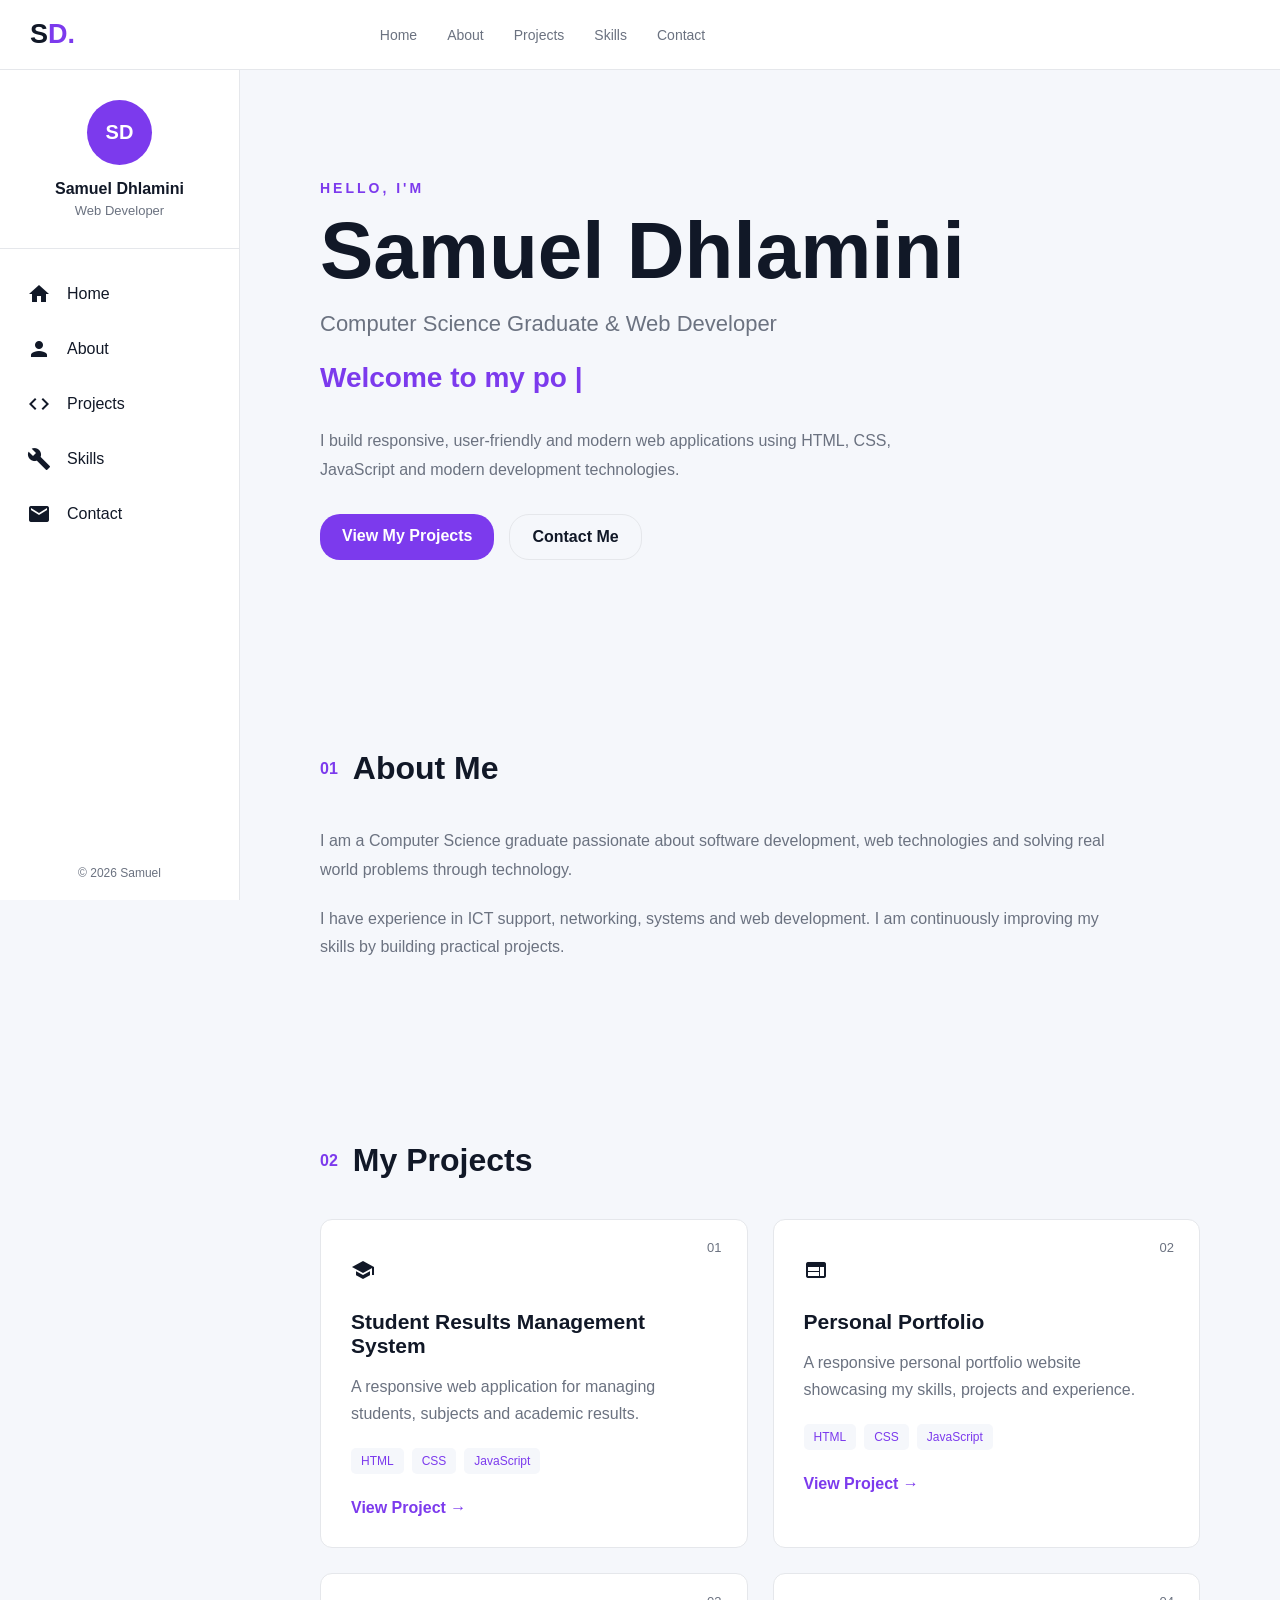
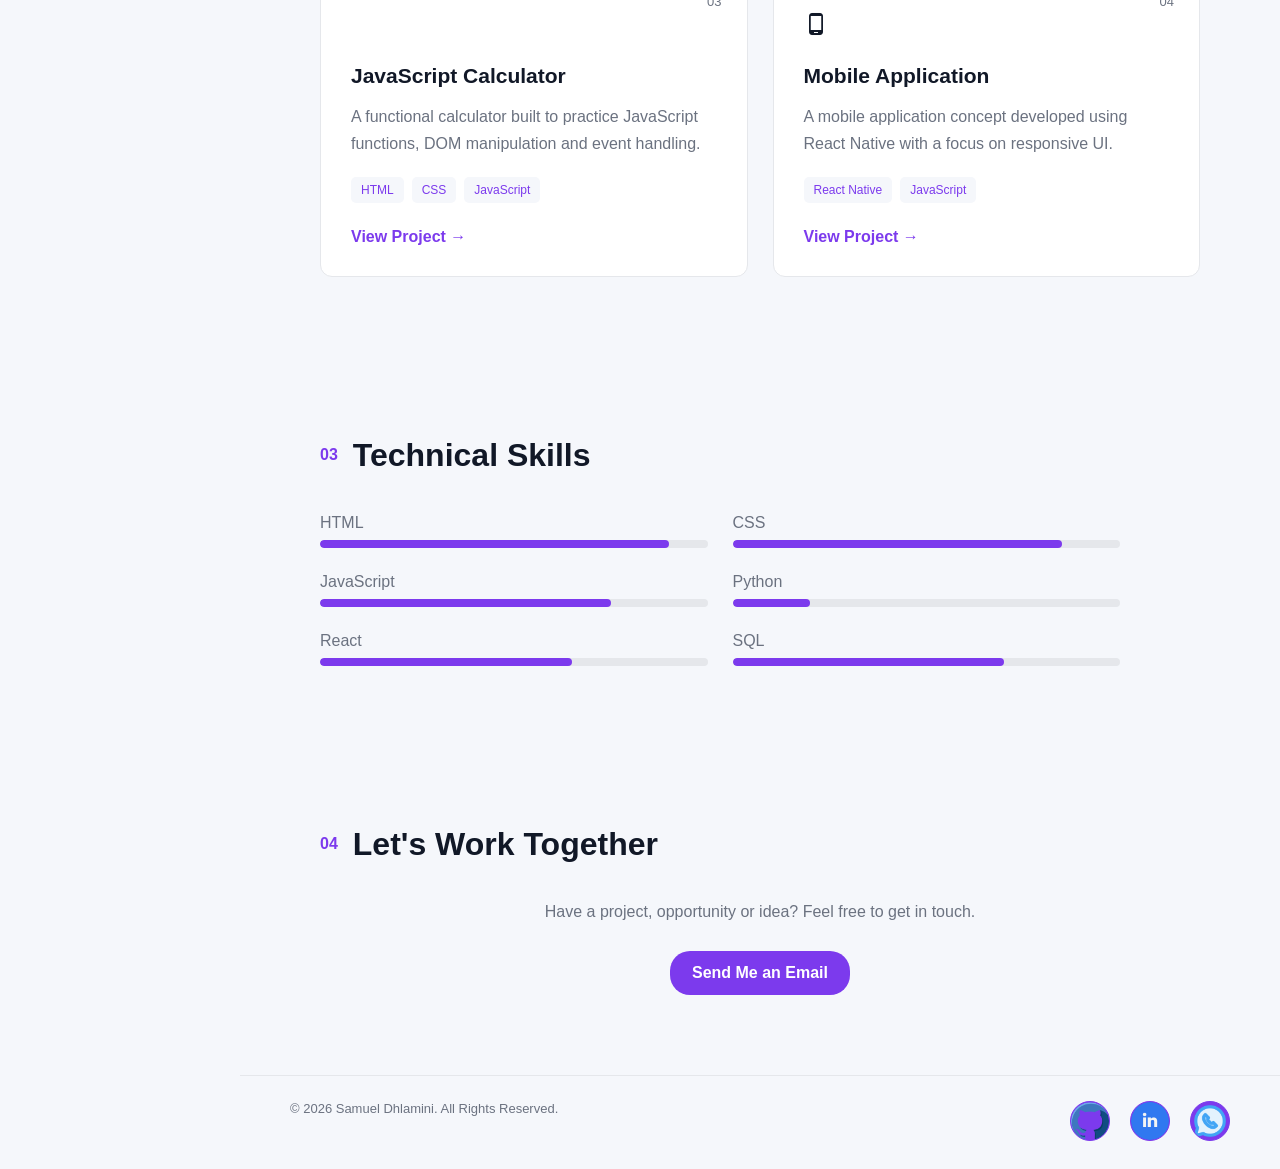
==== index.html @ 1763d62b "Add files via upload" ====
<!DOCTYPE html>
<html lang="en">
<head>
    <meta charset="UTF-8">
    <meta name="viewport" content="width=device-width, initial-scale=1.0">
    <title>Samuel Dhlamini | Portfolio</title>
    <link rel="stylesheet" href="style.css">
    <link href="https://fonts.googleapis.com/icon?family=Material+Icons" rel="stylesheet">
</head>

<body>
    <!-- ================= TOP NAVIGATION ================= -->
    <header class="top-nav">
        <div class="logo">
            <a href="#">S<span>D</span></span><span>.</span></a>
        </div>
        <!-- Mobile menu button -->
        <button class="menu-btn" id="menuBtn">
            <span class="material-icons">menu</span>
        </button>
        <nav class="top-links">
            <a href="#home">Home</a>
            <a href="#about">About</a>
            <a href="#projects">Projects</a>
            <a href="#skills">Skills</a>
            <a href="#contact">Contact</a>
        </nav>

        <!-- Theme toggle -->
        <button class="theme-toggle" id="themeToggle">
            <span class="material-icons">light_mode</span>
        </button>

    </header>


    <!-- ================= SIDEBAR ================= -->

    <aside class="sidebar" id="sidebar">

        <div class="sidebar-profile">

            <div class="profile-circle">
                SD
            </div>

            <h3>Samuel Dhlamini</h3>

            <p>Web Developer</p>

        </div>


        <nav class="sidebar-menu">

            <a href="#home">
                <span class="material-icons">home</span>
                <span>Home</span>
            </a>

            <a href="#about">
                <span class="material-icons">person</span>
                <span>About</span>
            </a>

            <a href="#projects">
                <span class="material-icons">code</span>
                <span>Projects</span>
            </a>

            <a href="#skills">
                <span class="material-icons">build</span>
                <span>Skills</span>
            </a>

            <a href="#contact">
                <span class="material-icons">email</span>
                <span>Contact</span>
            </a>

        </nav>


        <div class="sidebar-bottom">

            <p>© 2026 Samuel</p>

        </div>

    </aside>


    <!-- ================= MAIN ================= -->

    <main class="main-content">


        <!-- HERO -->

        <section class="hero" id="home">

            <div class="hero-content">

                <p class="small-text">
                    HELLO, I'M
                </p>

                <h1>
                    Samuel Dhlamini
                </h1>

                <h2>
                    Computer Science Graduate & Web Developer
                </h2>


                <!-- Animated text -->

                <div class="typing-container">

                    <span id="typingText"></span>
                    <span class="cursor">|</span>

                </div>


                <p class="hero-description">

                    I build responsive, user-friendly and modern
                    web applications using HTML, CSS, JavaScript
                    and modern development technologies.

                </p>


                <div class="hero-buttons">

                    <a href="#projects" class="btn primary-btn">
                        View My Projects
                    </a>

                    <a href="#contact" class="btn secondary-btn">
                        Contact Me
                    </a>

                </div>

            </div>

        </section>



        <!-- ABOUT -->

        <section class="section" id="about">

            <div class="section-title">

                <span>01</span>

                <h2>About Me</h2>

            </div>

            <div class="about-content">

                <p>
                    I am a Computer Science graduate passionate about
                    software development, web technologies and solving
                    real world problems through technology.
                </p>

                <p>
                    I have experience in ICT support, networking,
                    systems and web development. I am continuously
                    improving my skills by building practical projects.
                </p>

            </div>

        </section>



        <!-- PROJECTS -->

        <section class="section" id="projects">

            <div class="section-title">

                <span>02</span>

                <h2>My Projects</h2>

            </div>


            <div class="projects-grid">


                <!-- PROJECT 1 -->

                <article class="project-card">

                    <div class="project-number">
                        01
                    </div>

                    <div class="project-icon">
                        <span class="material-icons">school</span>
                    </div>

                    <h3>
                        Student Results Management System
                    </h3>

                    <p>
                        A responsive web application for managing
                        students, subjects and academic results.
                    </p>

                    <div class="technologies">

                        <span>HTML</span>
                        <span>CSS</span>
                        <span>JavaScript</span>

                    </div>

                    <a href="#" class="project-link">
                        View Project →
                    </a>

                </article>



                <!-- PROJECT 2 -->

                <article class="project-card">

                    <div class="project-number">
                        02
                    </div>

                    <div class="project-icon">
                        <span class="material-icons">web</span>
                    </div>

                    <h3>
                        Personal Portfolio
                    </h3>

                    <p>
                        A responsive personal portfolio website
                        showcasing my skills, projects and experience.
                    </p>

                    <div class="technologies">

                        <span>HTML</span>
                        <span>CSS</span>
                        <span>JavaScript</span>

                    </div>

                    <a href="#" class="project-link">
                        View Project →
                    </a>

                </article>



                <!-- PROJECT 3 -->

                <article class="project-card">

                    <div class="project-number">
                        03
                    </div>

                    <div class="project-icon">
                        <span class="material-icons">calculate</span>
                    </div>

                    <h3>
                        JavaScript Calculator
                    </h3>

                    <p>
                        A functional calculator built to practice
                        JavaScript functions, DOM manipulation and
                        event handling.
                    </p>

                    <div class="technologies">

                        <span>HTML</span>
                        <span>CSS</span>
                        <span>JavaScript</span>

                    </div>

                    <a href="#" class="project-link">
                        View Project →
                    </a>

                </article>



                <!-- PROJECT 4 -->

                <article class="project-card">

                    <div class="project-number">
                        04
                    </div>

                    <div class="project-icon">
                        <span class="material-icons">phone_android</span>
                    </div>

                    <h3>
                        Mobile Application
                    </h3>

                    <p>
                        A mobile application concept developed using
                        React Native with a focus on responsive UI.
                    </p>

                    <div class="technologies">

                        <span>React Native</span>
                        <span>JavaScript</span>

                    </div>

                    <a href="#" class="project-link">
                        View Project →
                    </a>

                </article>


            </div>

        </section>



        <!-- SKILLS -->

        <section class="section" id="skills">

            <div class="section-title">

                <span>03</span>

                <h2>Technical Skills</h2>

            </div>


            <div class="skills-container">

                <div class="skill">
                    <span>HTML</span>
                    <div class="skill-bar">
                        <div class="skill-progress html"></div>
                    </div>
                </div>

                <div class="skill">
                    <span>CSS</span>
                    <div class="skill-bar">
                        <div class="skill-progress css"></div>
                    </div>
                </div>

                <div class="skill">
                    <span>JavaScript</span>
                    <div class="skill-bar">
                        <div class="skill-progress javascript"></div>
                    </div>
                </div>

                <div class="skill">
                    <span>Python</span>
                    <div class="skill-bar">
                        <div class="skill-progress python"></div>
                    </div>
                </div>

                <div class="skill">
                    <span>React</span>
                    <div class="skill-bar">
                        <div class="skill-progress react"></div>
                    </div>
                </div>

                <div class="skill">
                    <span>SQL</span>
                    <div class="skill-bar">
                        <div class="skill-progress sql"></div>
                    </div>
                </div>

            </div>

        </section>



        <!-- CONTACT -->

        <section class="section contact-section" id="contact">

            <div class="section-title">

                <span>04</span>

                <h2>Let's Work Together</h2>

            </div>

            <p>
                Have a project, opportunity or idea?
                Feel free to get in touch.
            </p>

            <a href="mailto:www.samueldhlamini2000@gmail.com"
               class="btn primary-btn">
                Send Me an Email
            </a>

        </section>


    </main>



    <!-- ================= FOOTER ================= -->

    <footer class="footer">

        <p>
            © 2026 Samuel Dhlamini. All Rights Reserved.
        </p>

        <div class="social-links">
            <a href="github.com/ROMSD/Samuel-Dhlamini">
                <img src="github.png" alt="Github">
            </a>
            <a href="linkedin.com/in/samdhlam10">
                <img src="linkedin.png" alt="LinkedIn">
            </a>
            <a href="whatsapp.com/send?phone=+263773337892">
                <img src="chat.png" alt="WhatsApp">
            </a>
        

        </div>

    </footer>


    <script src="script.js"></script>

</body>
</html>
---- style.css ----
* {
    margin: 0;
    padding: 0;
    box-sizing: border-box;
}

html {
    scroll-behavior: smooth;
}

:root {

    --background: #f5f7fb;
    --surface: #ffffff;
    --text: #111827;
    --secondary-text: #6b7280;

    --primary: #7c3aed;
    --primary-dark: #5b21b6;

    --border: #e5e7eb;

    --sidebar-width: 240px;
    --nav-height: 70px;

}
body {
    font-family:
        Arial,
        Helvetica,
        sans-serif;

    background: var(--background);

    color: var(--text);

    transition:
        background 0.3s,
        color 0.3s;
    gap: 1em;
    min-height: 100vh;
}
img{
    width: 40px; 
    height: 40px;
    border: 1px solid  var(--primary);
    background-color: var(--primary);
    color: white;
    border-radius: 50%;
    transition: all 0.3s ease;
}
/* ================================
   DARK MODE
================================ */

body.dark {

    --background: #0f172a;
    --surface: #1e293b;
    --text: #f8fafc;
    --secondary-text: White;
    --border: #334155;

}

/* ================================
   TOP NAVIGATION
================================ */

.top-nav {

    height: var(--nav-height);
    position: fixed;
    top: 0;
    left: 0;
    right: 0;
    z-index: 1000;
    display: flex;
    align-items: center;
    justify-content: space-between;
    padding: 0 30px;
    background: var(--surface);
    border-bottom: 1px solid var(--border);

}


/* LOGO */

.logo a {
    text-decoration: none;
    color: var(--text);
    font-size: 27px;
    font-weight: 800;

}
.logo span {
    color: var(--primary);

}


/* TOP LINKS */

.top-links {
    display: flex;
    gap: 30px;

}

.top-links a {
    text-decoration: none;
    color: var(--secondary-text);
    font-size: 14px;
    transition: 0.3s;

}

.top-links a:hover {
    box-shadow: 0 0 20px #7c3aed, 0 0 40px  #7c3aed;
    transform: translateY(-2px);

}


/* THEME BUTTON */

.theme-toggle {
    border: none;
    background: transparent;
    font-size: 22px;
    cursor: pointer;
    color: var(--text);

}


/* MOBILE MENU BUTTON */

.menu-btn {
    display: none;
    border: none;
    background: transparent;
    color: var(--text);
    font-size: 27px;
    cursor: pointer;

}


/* ================================
   SIDEBAR
================================ */

.sidebar {
    position: fixed;
    left: 0;
    top: var(--nav-height);
    width: var(--sidebar-width);
    height: calc(100vh - var(--nav-height));
    background: var(--surface);
    border-right: 1px solid var(--border);
    z-index: 900;
    display: flex;
    flex-direction: column;
    transition: 0.3s ease;
   

}


/* PROFILE */

.sidebar-profile {
    text-align: center;
    padding: 30px 10px;
    border-bottom: 1px solid var(--border);

}


.profile-circle {
    width: 65px;
    height: 65px;
    margin: auto;
    display: flex;
    align-items: center;
    justify-content: center;
    border-radius: 50%;
    background: var(--primary);
    color: white;
    font-weight: bold;
    font-size: 20px;

}


.sidebar-profile h3 {
    margin-top: 15px;
    font-size: 16px;

}


.sidebar-profile p {
    margin-top: 5px;
    color: var(--secondary-text);
    font-size: 13px;

}


/* SIDEBAR LINKS */

.sidebar-menu {
    padding: 20px 12px;

}


.sidebar-menu a {
    display: flex;
    gap: 1rem;
    align-items: center;
    padding: 13px 15px;
    margin-bottom: 5px;
    text-decoration: none;
    color: var(--secondary-text);
    border-radius: 8px;
    transition: all 0.3s ease;
    color: var(--text);

    
}
.sidebar-menu a:hover {
    background: var(--primary);
    color: white;

}


.sidebar-bottom {
    margin-top: auto;
    padding: 20px;
    color: var(--secondary-text);
    font-size: 12px;
    text-align: center;

}


/* ================================
   MAIN
================================ */

.main-content {
    margin-left: var(--sidebar-width);
    padding-top: var(--nav-height);

}


/* ================================
   HERO
================================ */

.hero {
    min-height: 600px;
    display: flex;
    align-items: center;
    padding: 80px;

}
.hero-content {
    max-width: 750px;

}
.small-text {
    color: var(--primary);
    font-size: 14px;
    font-weight: bold;
    letter-spacing: 3px;
    margin-bottom: 15px;

}
.hero h1 {
    font-size: clamp(45px, 7vw, 80px);
    line-height: 1;
    margin-bottom: 20px;

}
.hero h2 {
    color: var(--secondary-text);
    font-size: 22px;
    font-weight: 400;
    margin-bottom: 25px;

}
/* TYPING TEXT */

.typing-container {
    min-height: 45px;
    font-size: 28px;
    font-weight: bold;
    color: var(--primary);
    margin-bottom: 20px;

}
.cursor {
    animation: blink 0.7s infinite;

}

@keyframes blink {

    0%, 50% {
        opacity: 1;
    }

    51%, 100% {
        opacity: 0;
    }

}
.hero-description {
    max-width: 600px;
    color: var(--secondary-text);
    line-height: 1.8;

}

/* BUTTONS */

.hero-buttons {
    margin-top: 30px;
    display: flex;
    gap: 15px;

}
.btn {
    display: inline-block;
    padding: 13px 22px;
    border-radius: 20px;
    text-decoration: none;
    font-weight: bold;
    transition: 0.3s;

}


.primary-btn {
    background: var(--primary);
    color: white;

}
.primary-btn:hover {
    box-shadow: 0 0 20px #fa850f, 0 0 40px #f7f3f3;
    transform: translateY(-2px);
}
.secondary-btn {
    border: 1px solid var(--border);
    color: var(--text);

}


.secondary-btn:hover {
    border-color: var(--primary);
    color: var(--primary);

}

/* ================================
   SECTIONS
================================ */

.section {
    padding: 80px;

}
.section-title {
    display: flex;
    align-items: center;
    gap: 15px;
    margin-bottom: 40px;

}
.section-title span {
    color: var(--primary);
    font-weight: bold;

}
.section-title h2 {
    font-size: 32px;

}

/* ABOUT */
.about-content {
    max-width: 800px;

}
.about-content p {
    color: var(--secondary-text);
    line-height: 1.8;
    margin-bottom: 20px;

}


/* ================================
   PROJECTS
================================ */

.projects-grid {
    display: grid;
    grid-template-columns:
        repeat(2, minmax(0, 1fr));

    gap: 25px;

}
.project-card {
    position: relative;
    background: var(--surface);
    border: 1px solid var(--border);
    border-radius: 12px;
    padding: 30px;
    transition: 0.3s;
    overflow: hidden;

}
.project-card:hover {
    transform: translateY(-7px);
    border-color: var(--primary);
    box-shadow:
        0 15px 35px rgba(0, 0, 0, 0.08);

}


.project-number {
    position: absolute;
    top: 20px;
    right: 25px;
    color: var(--secondary-text);
    font-size: 13px;

}
.project-icon {
    font-size: 35px;
    margin-bottom: 20px;

}
.project-card h3 {
    font-size: 21px;
    margin-bottom: 15px;

}


.project-card p {
    color: var(--secondary-text);
    line-height: 1.7;
    margin-bottom: 20px;

}


/* TECHNOLOGIES */

.technologies {
    display: flex;
    flex-wrap: wrap;
    gap: 8px;
    margin-bottom: 25px;

}
.technologies span {
    padding: 6px 10px;
    border-radius: 5px;
    background: var(--background);
    color: var(--primary);
    font-size: 12px;

}
.project-link {
    color: var(--primary);
    text-decoration: none;
    font-weight: bold;

}
/* ================================
   SKILLS
================================ */

.skills-container {
    max-width: 800px;
    display: grid;
    grid-template-columns: 1fr 1fr;
    gap: 25px;

}
.skill {
    color: var(--secondary-text);

}
.skill > span {
    display: block;
    margin-bottom: 8px;

}
.skill-bar {
    width: 100%;
    height: 8px;
    background: var(--border);
    border-radius: 10px;
    overflow: hidden;

}

.skill-progress {
    height: 100%;
    background: var(--primary);
    border-radius: 10px;

}

.html {
    width: 90%;
}

.css {
    width: 85%;
}

.javascript {
    width: 75%;
}

.python {
    width: 20%;
}

.react {
    width: 65%;
}

.sql {
    width: 70%;
}


/* ================================
   CONTACT
================================ */

.contact-section {
    text-align: center;

}
.contact-section p {
    color: var(--secondary-text);
    margin-bottom: 30px;

}


/* ================================
   FOOTER
================================ */
.footer {
    margin-left: var(--sidebar-width);
    padding: 25px 50px;
    border-top: 1px solid var(--border);
    display: flex;
    justify-content: space-between;
    color: var(--secondary-text);
    font-size: 13px;

}
.social-links {
    display: flex;
    gap: 20px;

}
.social-links a {
    text-decoration: none;
    color: var(--secondary-text);

}
.social-links a:hover {
    color: var(--primary);

}

/* ================================
   MOBILE
================================ */

@media (max-width: 768px) {

    /* TOP NAV */

    .top-nav {

        padding: 0 20px;

    }

    .menu-btn {

        display: block;

        order: 2;

    }

    .top-links {

        display: none;

    }

    .theme-toggle {

        order: 3;

    }


    .logo {

        order: 1;

    }


    /* SIDEBAR */

    .sidebar {

        transform: translateX(-100%);

        width: 250px;

    }

    .sidebar.active {

        transform: translateX(0);

    }


    /* MAIN */

    .main-content {

        margin-left: 0;

    }

    .hero {

        min-height: 550px;

        padding: 50px 25px;

    }


    .hero h1 {

        font-size: 48px;

    }

    .hero h2 {

        font-size: 18px;

    }


    .typing-container {

        font-size: 22px;

    }

    /* SECTIONS */

    .section {

        padding: 60px 25px;

    }

    /* PROJECTS */

    .projects-grid {

        grid-template-columns: 1fr;

    }

    /* SKILLS */

    .skills-container {

        grid-template-columns: 1fr;

    }

    /* FOOTER */

    .footer {
        margin-left: 0;
        padding: 25px;
        flex-direction: column;
        gap: 15px;
        text-align: center;
    }

}
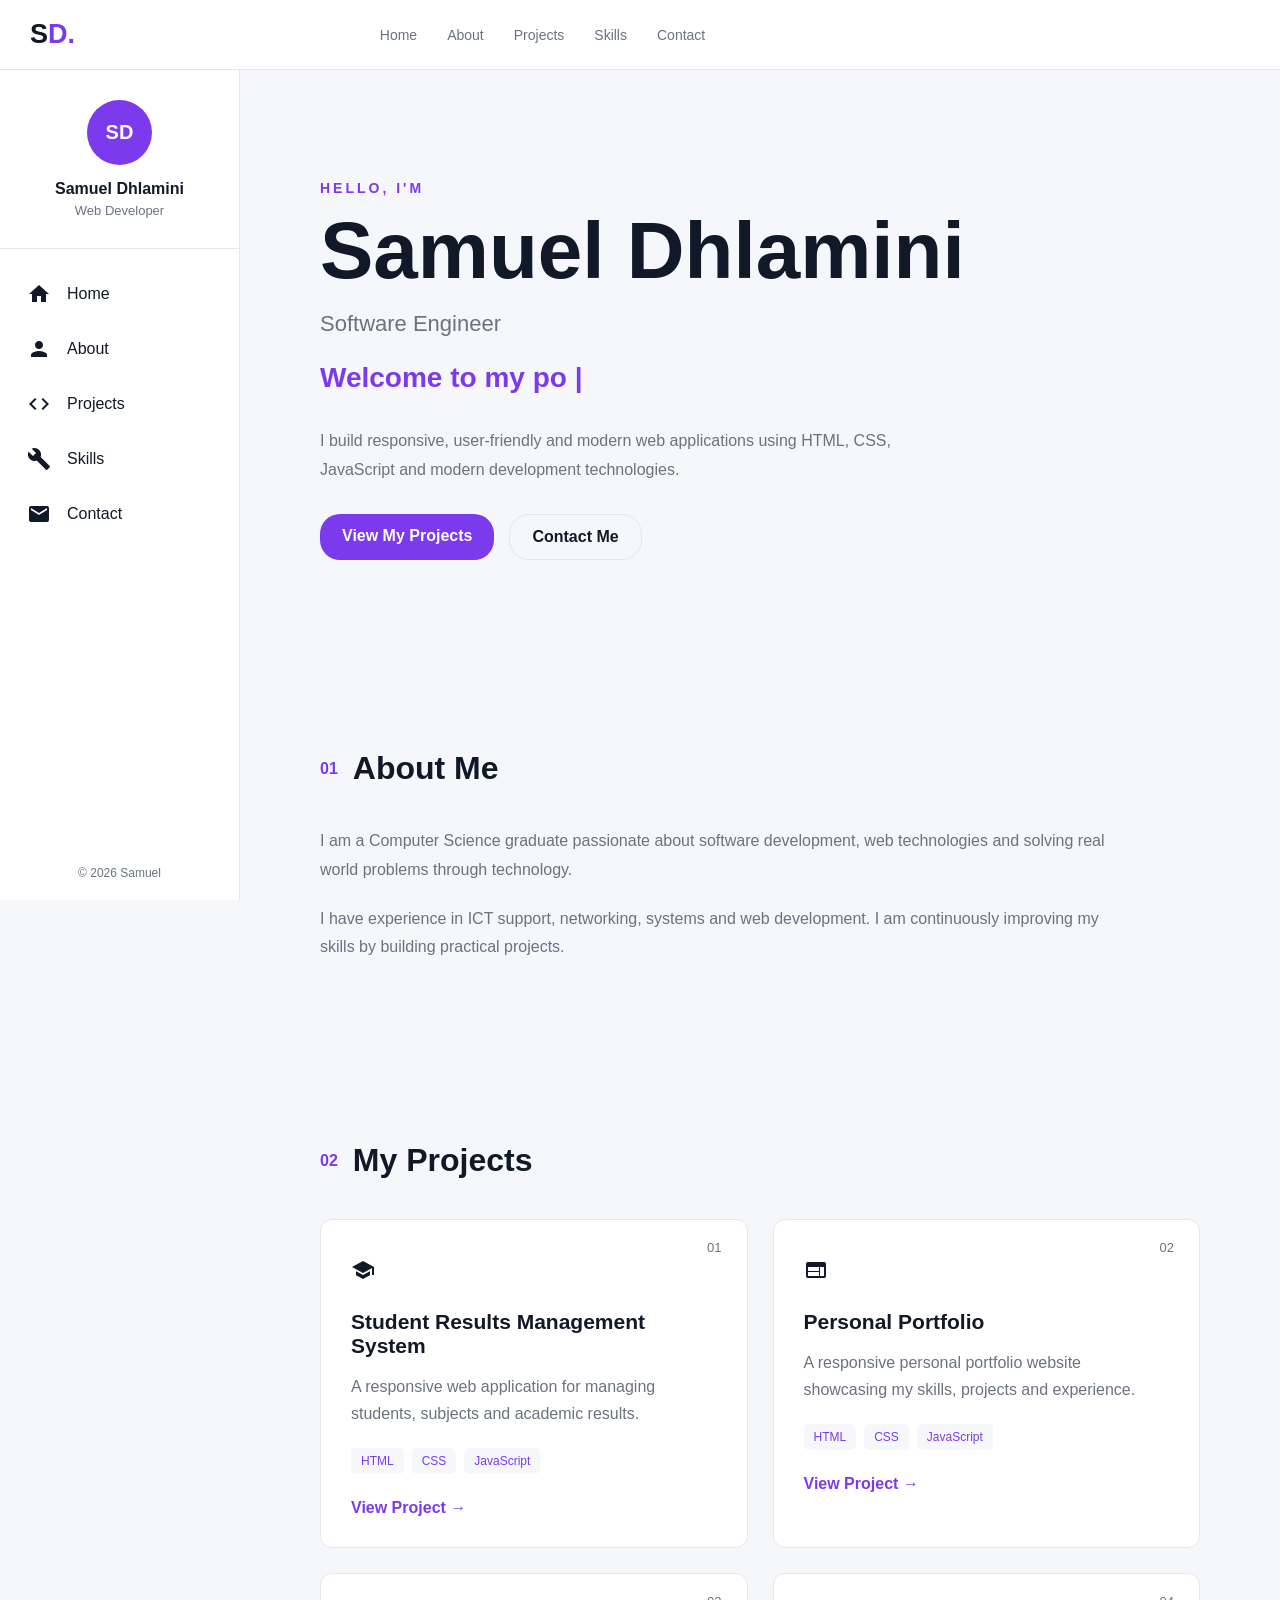
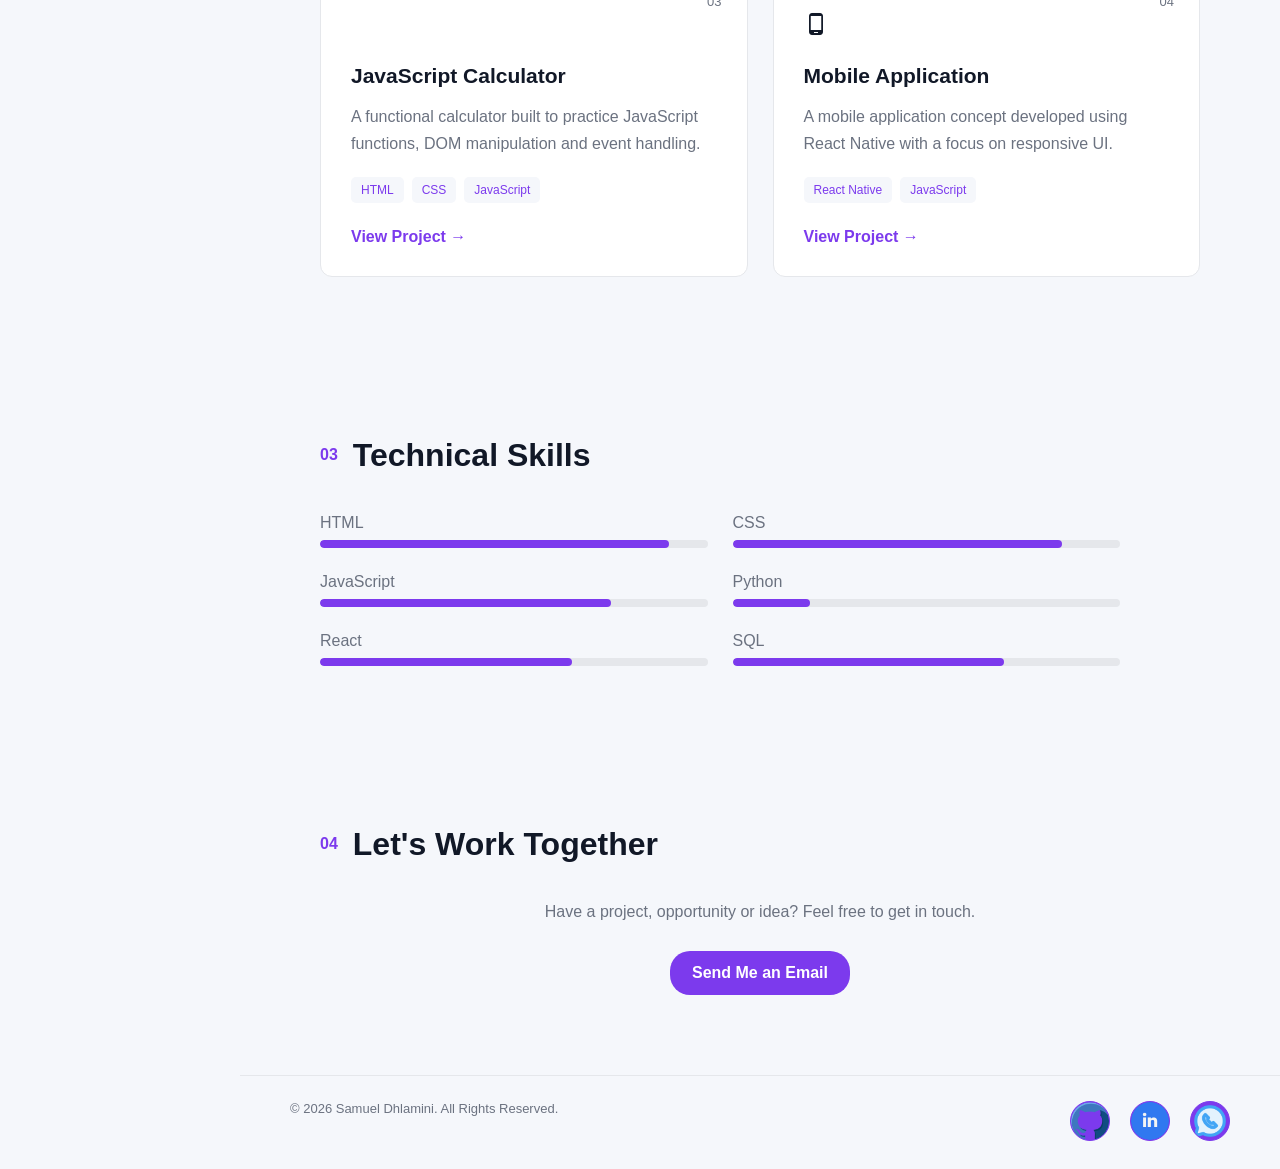
==== commit 7e25b333: "Revise portfolio HTML structure and content Updated the portfolio HTML structure and content, includ" ====
--- a/index.html
+++ b/index.html
@@ -110,7 +110,7 @@
                 </h1>
 
                 <h2>
-                    Computer Science Graduate & Web Developer
+                    Software Engineer
                 </h2>
 
 
@@ -228,7 +228,7 @@
 
                     </div>
 
-                    <a href="#" class="project-link">
+                    <a href="https://romsd.github.io/Sam-High/" class="project-link">
                         View Project →
                     </a>
 
@@ -432,7 +432,7 @@
                 Feel free to get in touch.
             </p>
 
-            <a href="mailto:www.samueldhlamini2000@gmail.com"
+            <a href="mailto:samueldhlamini2000@gmail.com"
                class="btn primary-btn">
                 Send Me an Email
             </a>
@@ -453,13 +453,13 @@
         </p>
 
         <div class="social-links">
-            <a href="github.com/ROMSD/Samuel-Dhlamini">
+            <a href="https://www.github.com/ROMSD/Samuel-Dhlamini">
                 <img src="github.png" alt="Github">
             </a>
-            <a href="linkedin.com/in/samdhlam10">
+            <a href="https://www.linkedin.com/in/samdhlam10">
                 <img src="linkedin.png" alt="LinkedIn">
             </a>
-            <a href="whatsapp.com/send?phone=+263773337892">
+            <a href="https://wa.me/263773337892" target="_blank">
                 <img src="chat.png" alt="WhatsApp">
             </a>
         
@@ -472,4 +472,4 @@
     <script src="script.js"></script>
 
 </body>
-</html>+</html>
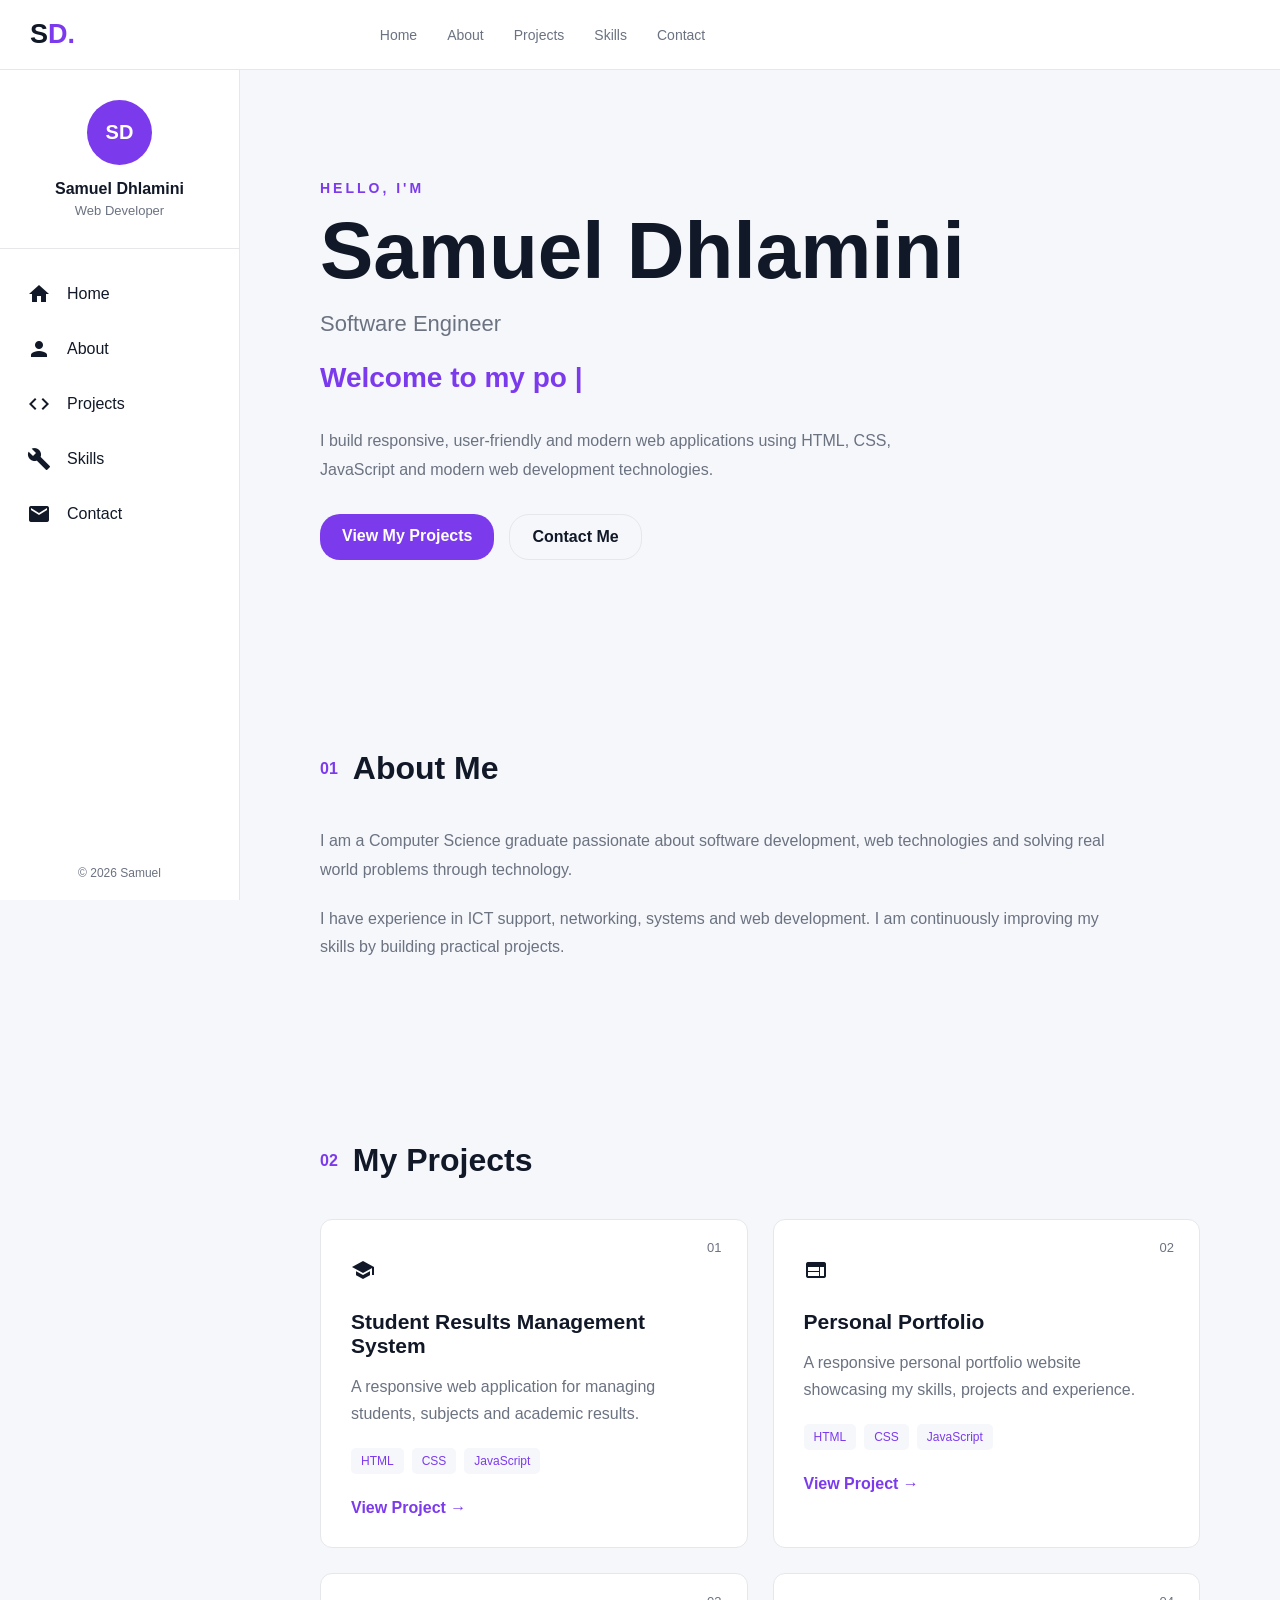
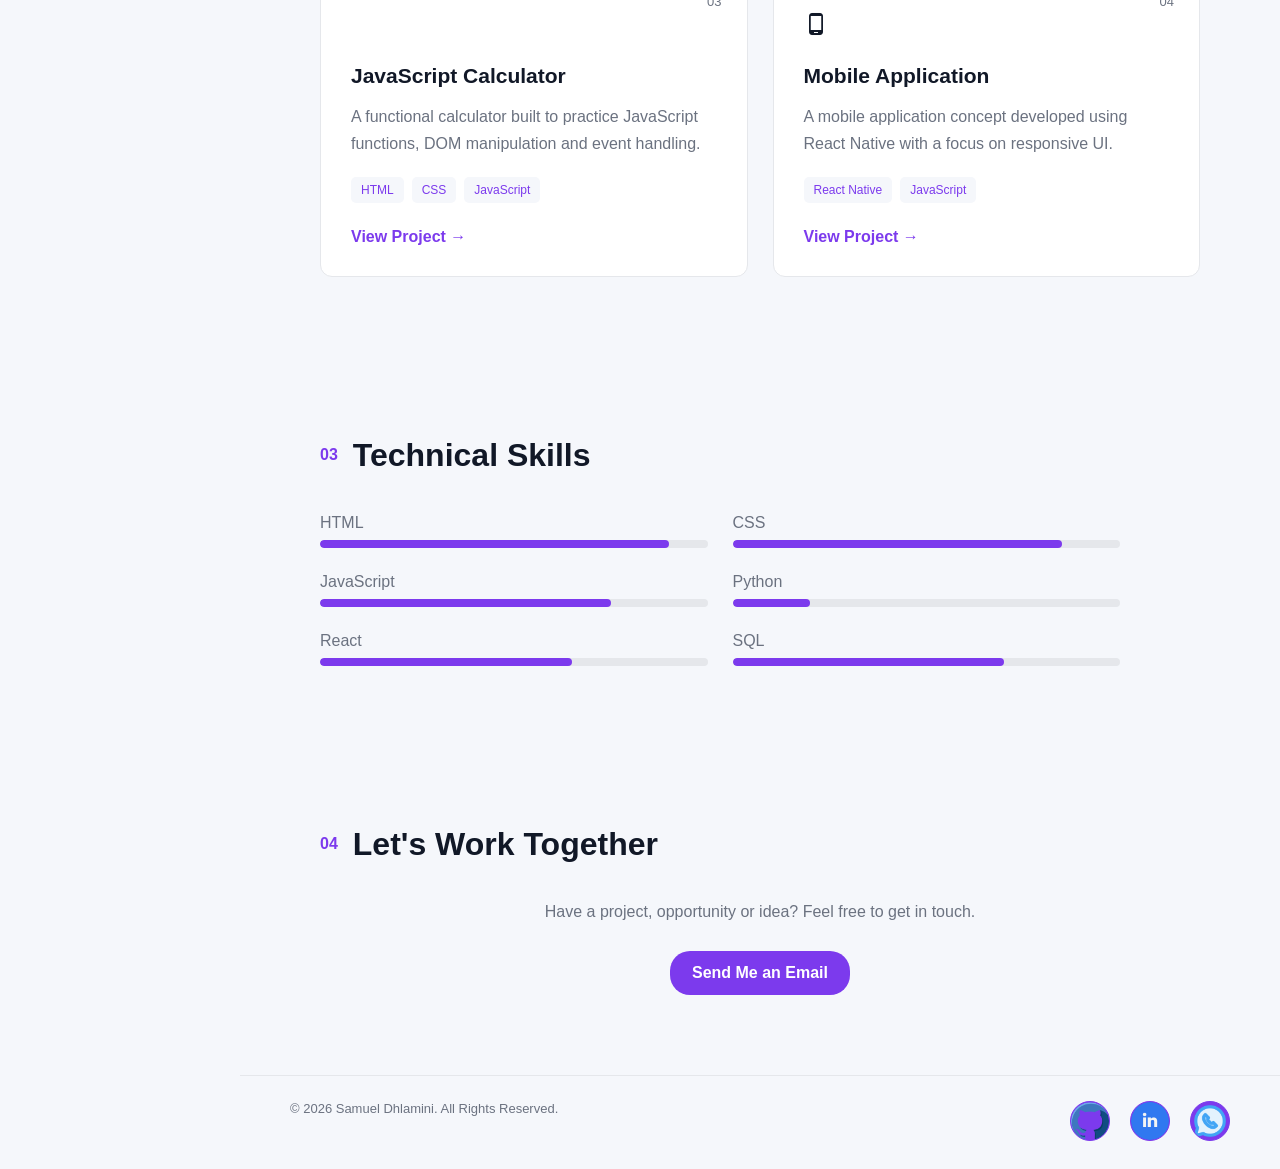
==== commit 1a3cafdf: "Fix HTML formatting and structure" ====
--- a/index.html
+++ b/index.html
@@ -128,7 +128,7 @@
 
                     I build responsive, user-friendly and modern
                     web applications using HTML, CSS, JavaScript
-                    and modern development technologies.
+                    and modern web development technologies.
 
                 </p>
 
